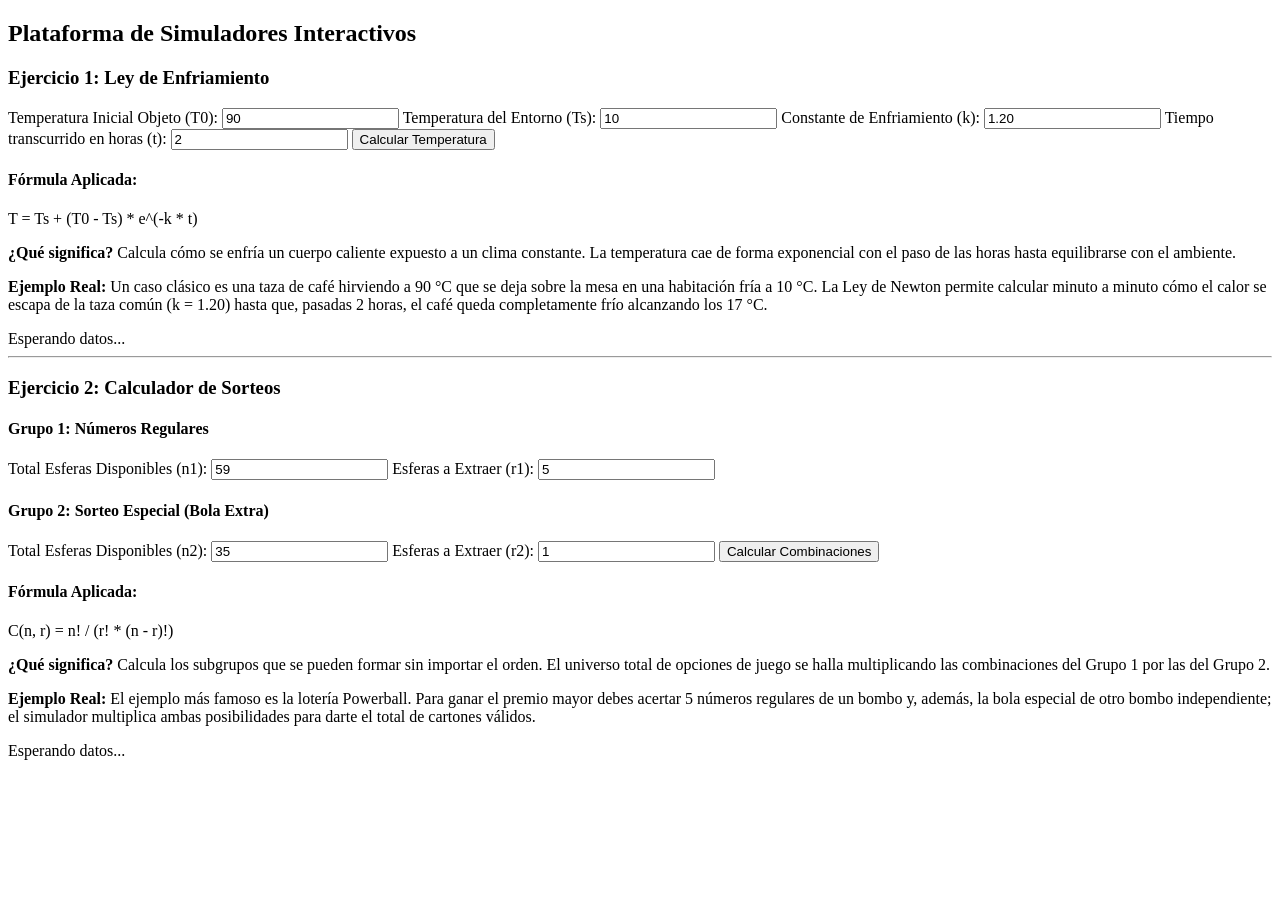
==== index.html @ d00777fc "Rename 1index.html to index.html" ====
<!DOCTYPE html>
<html lang="es">
<head>
    <meta charset="UTF-8">
    <title>Desafío: Simuladores Web Interactivos</title>
    <link rel="stylesheet" href="css\.css">
    <script src="java\.js"></script>
</head>
<body>
  
<div class="container"> 
     <!-----------------ENTRADA DE DATOS SIMULADOR DE LEY DE ENFRIAMIENTO form, label, input -->    
    <h2>Plataforma de Simuladores Interactivos</h2>

     <div class="simulador-seccion">  
        <div class="columna-formulario">
            <h3>Ejercicio 1: Ley de Enfriamiento</h3>
            <form onsubmit="event.preventDefault(); calcularCalor();">
                <label for="t0">Temperatura Inicial Objeto (T0):</label>
                <input type="number" id="t0" value="90" required>

                <label for="ts">Temperatura del Entorno (Ts):</label>
                <input type="number" id="ts" value="10" required>

                <label for="k">Constante de Enfriamiento (k):</label>
                <input type="number" id="k" value="1.20" step="0.01" required>

                <label for="t_tiempo">Tiempo transcurrido en horas (t):</label>
                <input type="number" id="t_tiempo" value="2" step="0.1" required>

                <button type="submit">Calcular Temperatura</button>
            </form>
        </div> 

    
          <!-----------------EJEMPLO Y EXPLICACION -->
         <div class="columna-explicacion">
            <h4>Fórmula Aplicada:</h4>
            <div class="formula-info">T = Ts + (T0 - Ts) * e^(-k * t)</div>
            <p><strong>¿Qué significa?</strong> Calcula cómo se enfría un cuerpo caliente expuesto a un clima constante. La temperatura cae de forma exponencial con el paso de las horas hasta equilibrarse con el ambiente.</p>
            <p><strong>Ejemplo Real:</strong> Un caso clásico es una taza de café hirviendo a 90 °C que se deja sobre la mesa en una habitación fría a 10 °C. La Ley de Newton permite calcular minuto a minuto cómo el calor se escapa de la taza común (k = 1.20) hasta que, pasadas 2 horas, el café queda completamente frío alcanzando los 17 °C.</p>
            
            <div class="resultado-box" id="resultadoCalor">
                Esperando datos...
            </div>
        </div>
    </div>
     
    <hr>

      <!-----------------ENTRADA DE DATOS COMBINACIONES form, label, input -->
     <div class="simulador-seccion">
        <div class="columna-formulario">
            <h3>Ejercicio 2: Calculador de Sorteos</h3>
            <form onsubmit="event.preventDefault(); calcularSorteo();">
                <h4>Grupo 1: Números Regulares</h4>
                <label for="n1">Total Esferas Disponibles (n1):</label>
                <input type="number" id="n1" value="59" min="1" required>
                <label for="r1">Esferas a Extraer (r1):</label>
                <input type="number" id="r1" value="5" min="1" required>

                <h4>Grupo 2: Sorteo Especial (Bola Extra)</h4>
                <label for="n2">Total Esferas Disponibles (n2):</label>
                <input type="number" id="n2" value="35" min="1" required>
                <label for="r2">Esferas a Extraer (r2):</label>
                <input type="number" id="r2" value="1" min="1" required>

                <button type="submit">Calcular Combinaciones</button>
            </form>
        </div>
          <!-----------------EJEMPLO Y EXPLICACION-->
        <div class="columna-explicacion">
            <h4>Fórmula Aplicada:</h4>
            <div class="formula-info">C(n, r) = n! / (r! * (n - r)!)</div>
            <p><strong>¿Qué significa?</strong> Calcula los subgrupos que se pueden formar sin importar el orden. El universo total de opciones de juego se halla multiplicando las combinaciones del Grupo 1 por las del Grupo 2.</p>
            <p><strong>Ejemplo Real:</strong> El ejemplo más famoso es la lotería Powerball. Para ganar el premio mayor debes acertar 5 números regulares de un bombo y, además, la bola especial de otro bombo independiente; el simulador multiplica ambas posibilidades para darte el total de cartones válidos.</p>
            
            <div class="resultado-box" id="resultadoSorteo">
                Esperando datos...
            </div>
        </div>
    </div>
</div>

</body>
</html>
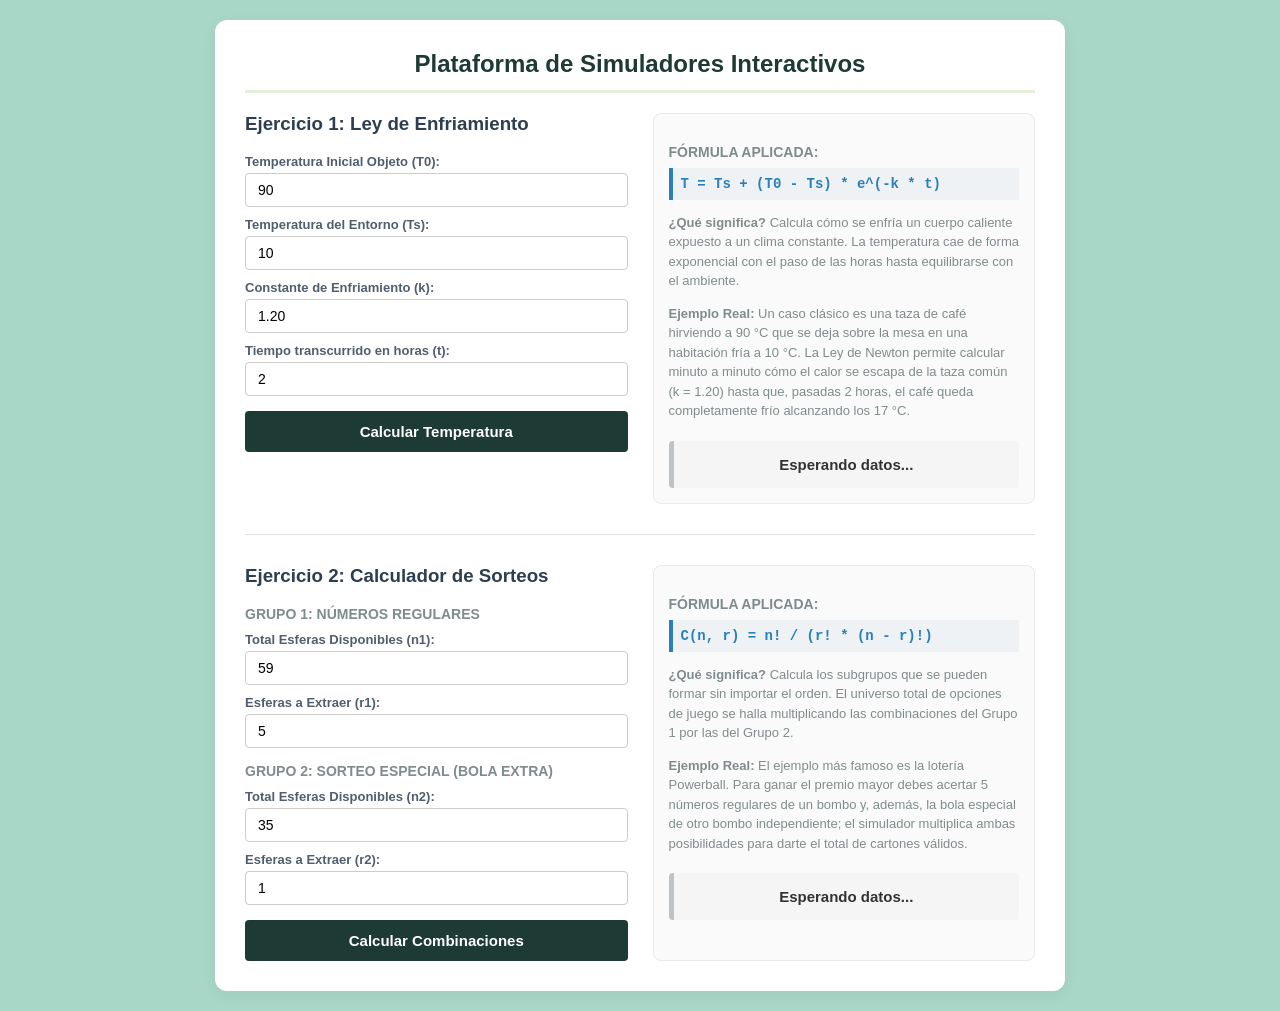
==== commit 5651c236: "Add files via upload" ====
--- a/index.html
+++ b/index.html
@@ -3,8 +3,8 @@
 <head>
     <meta charset="UTF-8">
     <title>Desafío: Simuladores Web Interactivos</title>
-    <link rel="stylesheet" href="css\.css">
-    <script src="java\.js"></script>
+    <link rel="stylesheet" href="css\estilos.css">
+    <script src="java\java.js"></script>
 </head>
 <body>
   
@@ -83,4 +83,4 @@
 </div>
 
 </body>
-</html>
+</html>
